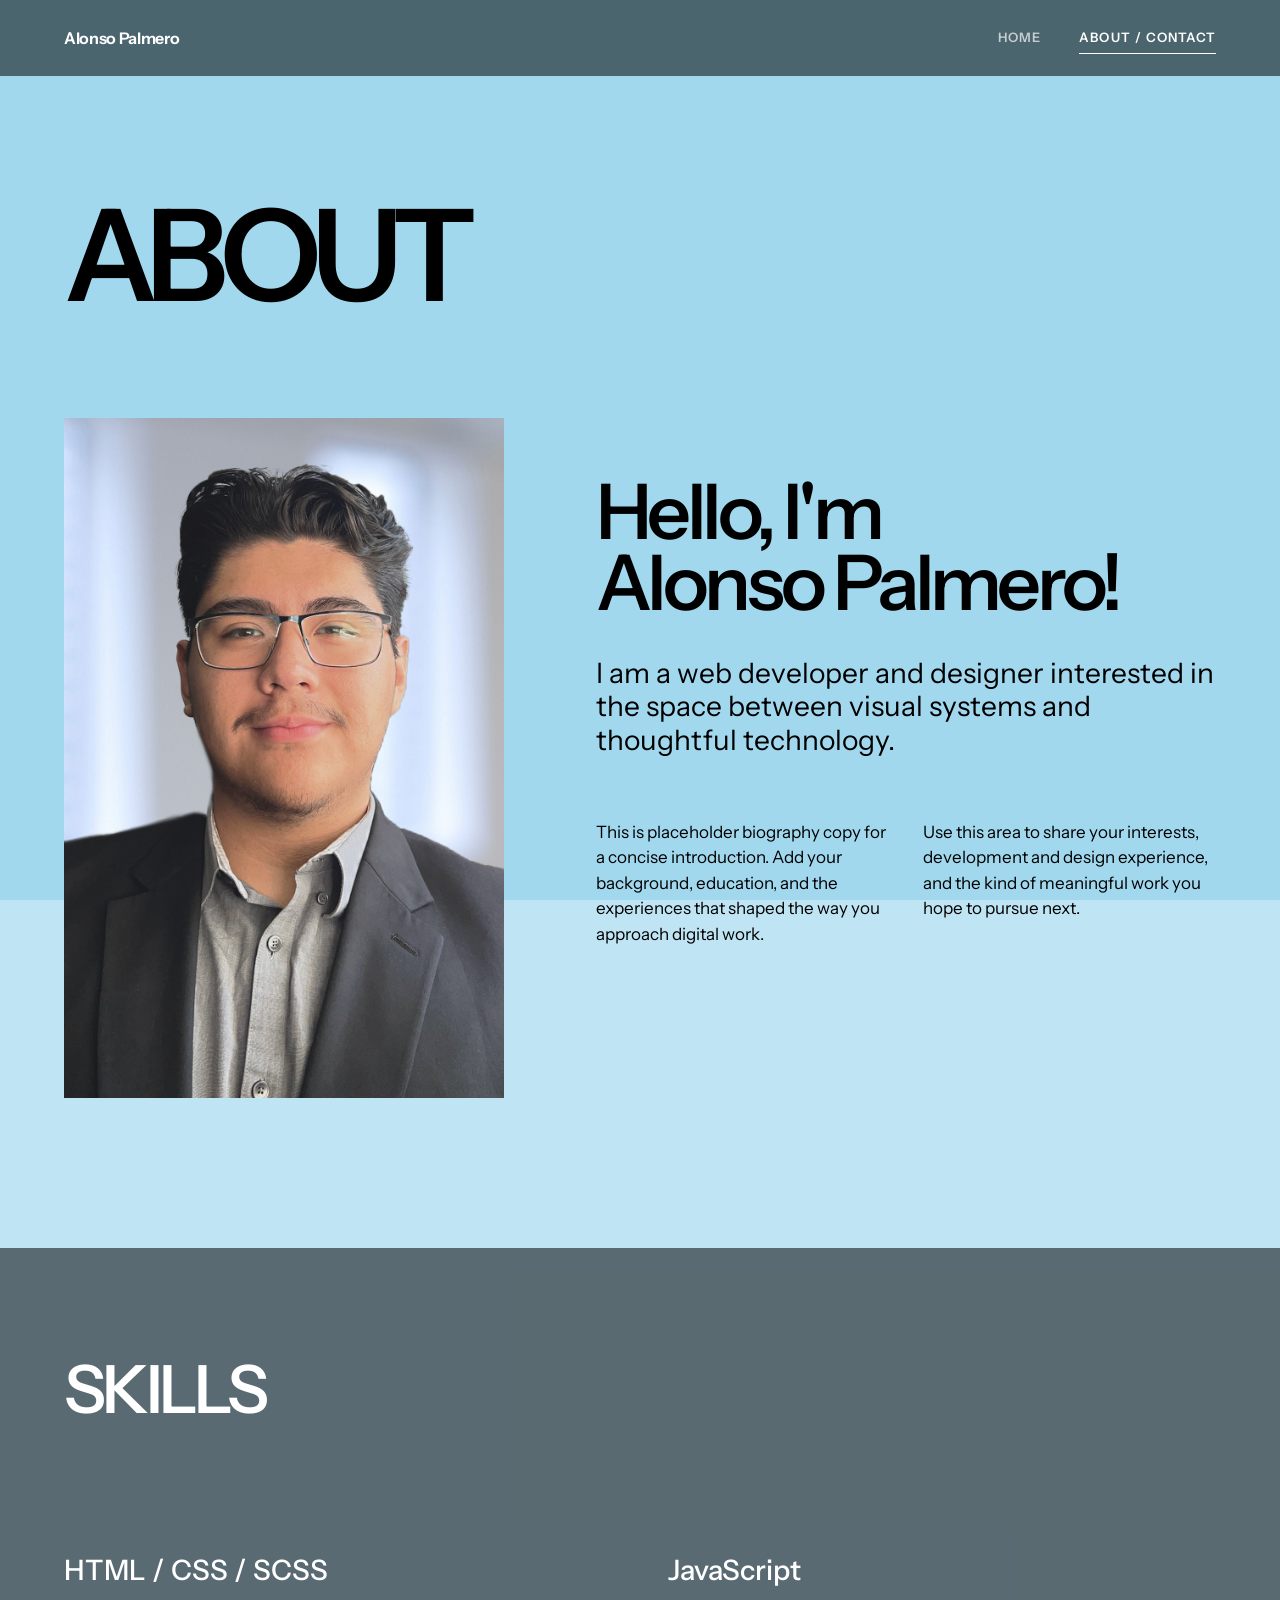
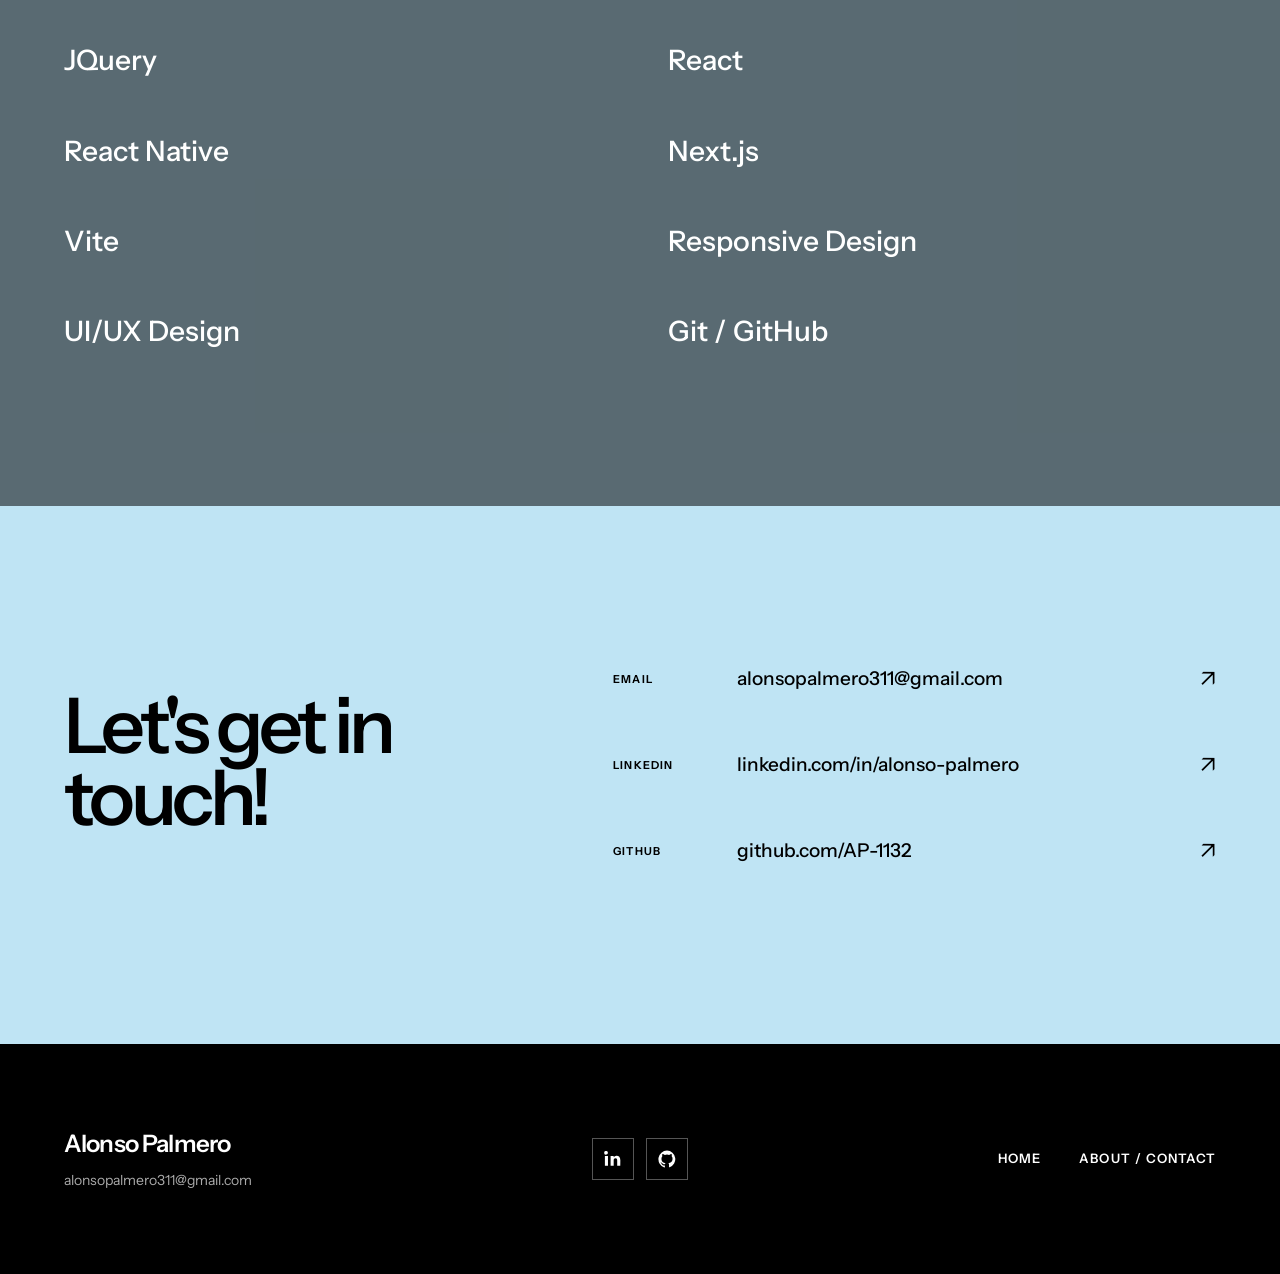
==== about.html @ ddd7af11 "first commit" ====
<!doctype html>
<html lang="en">
  <head>
    <meta charset="UTF-8" />
    <meta name="viewport" content="width=device-width, initial-scale=1.0" />
    <meta
      name="description"
      content="About and contact information for Alonso Palmero."
    />
    <title>About / Contact — Alonso Palmero</title>
    <link rel="stylesheet" href="css/styles.css" />
  </head>
  <body>
    <header class="site-nav">
      <a class="site-logo" href="index.html">Alonso Palmero</a>
      <nav aria-label="Primary navigation">
        <a href="index.html">Home</a>
        <a class="active" href="about.html">About / Contact</a>
      </nav>
    </header>

    <main>
      <section class="page-intro shell">
        <h1>About</h1>
      </section>

      <section class="about-section shell" aria-labelledby="about-title">
        <figure class="portrait">
          <img
            src="./images/misc/headshot.png"
            alt="Placeholder professional portrait"
          />
        </figure>
        <div class="about-copy">
          <h2 id="about-title">Hello, I'm<br />Alonso Palmero!</h2>
          <p class="lead">
            I am a web developer and designer interested in the space between
            visual systems and thoughtful technology.
          </p>
          <div class="two-column-copy">
            <p>
              This is placeholder biography copy for a concise introduction. Add
              your background, education, and the experiences that shaped the
              way you approach digital work.
            </p>
            <p>
              Use this area to share your interests, development and design
              experience, and the kind of meaningful work you hope to pursue
              next.
            </p>
          </div>
        </div>
      </section>

      <section class="skills-section">
        <div class="shell">
          <div class="section-heading compact">
            <h2>Skills</h2>
          </div>
          <ul class="skills-list">
            <li>HTML / CSS / SCSS</li>
            <li>JavaScript</li>
            <li>JQuery</li>
            <li>React</li>
            <li>React Native</li>
            <li>Next.js</li>
            <li>Vite</li>
            <li>Responsive Design</li>
            <li>UI/UX Design</li>
            <li>Git / GitHub</li>
          </ul>
        </div>
      </section>

      <section class="contact-section shell" aria-labelledby="contact-title">
        <div>
          <h2 id="contact-title">Let's get in touch!</h2>
        </div>
        <div class="contact-list">
          <a href="mailto:alonsopalmero311@gmail.com">
            <span>Email</span>
            <strong>alonsopalmero311@gmail.com</strong>
            <b aria-hidden="true">↗</b>
          </a>
          <a
            href="https://www.linkedin.com/in/alonso-palmero/"
            target="_blank"
            rel="noopener noreferrer"
          >
            <span>LinkedIn</span>
            <strong>linkedin.com/in/alonso-palmero</strong>
            <b aria-hidden="true">↗</b>
          </a>
          <a
            href="https://github.com/AP-1132"
            target="_blank"
            rel="noopener noreferrer"
          >
            <span>GitHub</span>
            <strong>github.com/AP-1132</strong>
            <b aria-hidden="true">↗</b>
          </a>
        </div>
      </section>
    </main>

    <footer class="site-footer">
      <div class="footer-main shell">
        <div>
          <p class="footer-name">Alonso Palmero</p>
          <a href="mailto:alonsopalmero311@gmail.com"
            >alonsopalmero311@gmail.com</a
          >
        </div>

        <div class="social-links" aria-label="Social links">
          <a
            aria-label="LinkedIn"
            target="_blank"
            href="https://www.linkedin.com/in/alonso-palmero/"
          >
            <svg viewBox="0 0 24 24" aria-hidden="true">
              <path
                d="M5.3 7.9H1.2V21h4.1V7.9ZM3.3 1.4A2.4 2.4 0 1 0 3.3 6a2.4 2.4 0 0 0 0-4.7ZM21.8 13.5c0-4-2.1-5.9-5-5.9a4.3 4.3 0 0 0-3.9 2.1V7.9H8.8V21h4.1v-6.5c0-1.7.3-3.4 2.5-3.4 2.2 0 2.2 2 2.2 3.5V21h4.1l.1-7.5Z"
              />
            </svg>
          </a>
          <a
            aria-label="GitHub"
            target="_blank"
            href="https://github.com/AP-1132"
          >
            <svg viewBox="0 0 24 24" aria-hidden="true">
              <path
                d="M12 .8a11.5 11.5 0 0 0-3.6 22.4c.6.1.8-.2.8-.5v-2.2c-3.3.7-4-1.4-4-1.4-.5-1.4-1.3-1.8-1.3-1.8-1.1-.7.1-.7.1-.7 1.2.1 1.8 1.2 1.8 1.2 1.1 1.8 2.8 1.3 3.5 1 .1-.8.4-1.3.8-1.6-2.7-.3-5.5-1.3-5.5-5.7 0-1.3.5-2.3 1.2-3.1-.1-.3-.5-1.5.1-3.1 0 0 1-.3 3.2 1.2a11 11 0 0 1 5.8 0c2.2-1.5 3.2-1.2 3.2-1.2.6 1.6.2 2.8.1 3.1.8.8 1.2 1.8 1.2 3.1 0 4.4-2.8 5.4-5.5 5.7.4.4.8 1.1.8 2.2v3.2c0 .3.2.6.8.5A11.5 11.5 0 0 0 12 .8Z"
              />
            </svg>
          </a>
        </div>
        <nav class="footer-nav" aria-label="Footer navigation">
          <a href="index.html">Home</a>
          <a href="about.html">About / Contact</a>
        </nav>
      </div>
    </footer>
  </body>
</html>
---- css/styles.css ----
@import url("https://fonts.googleapis.com/css2?family=Instrument+Sans:wdth,wght@75..100,400..700&display=swap");

:root {
  --sky: #87ceeb;
  --skyTransparent: #87ceeb88;
  --black: #000;
  --white: #fff;
  --muted: #51626a;
  --transparentBlack: #00000088;
  --boxShadow: 0 0 0 1px #00000022, 0 4px 8px #00000022;
  --shell: 1400px;
}

* {
  box-sizing: border-box;
  border-radius: 0;
}

html {
  scroll-behavior: smooth;
}

body {
  margin: 0;
  color: var(--black);
  background-color: var(--skyTransparent);
  background-image: url("https://images.unsplash.com/photo-1592698117601-70c282996f9c?auto=format&fit=crop&w=2200&q=88");
  background-attachment: fixed;
  background-position: center top;
  background-size: cover;
  font-family: "Instrument Sans", "Helvetica Neue", Arial, sans-serif;
  font-size: 17px;
  line-height: 1.5;
}

body::before {
  position: fixed;
  inset: 0;
  z-index: -1;
  background: var(--skyTransparent);
  content: "";
  pointer-events: none;
}

img {
  display: block;
  width: 100%;
}

a {
  color: inherit;
  text-decoration: none;
}

p,
h1,
h2,
h3,
figure {
  margin: 0;
}

.shell {
  width: min(calc(100% - 128px), var(--shell));
  margin-inline: auto;
}

.site-nav {
  position: relative;
  z-index: 10;
  display: flex;
  min-height: 76px;
  align-items: center;
  justify-content: space-between;
  padding: 0 max(64px, calc((100vw - var(--shell)) / 2));
  color: var(--white);
  background: var(--transparentBlack);
}

.site-logo {
  font-size: 16px;
  font-weight: 650;
  letter-spacing: -0.02em;
}

.site-nav nav,
.footer-nav {
  display: flex;
  gap: 38px;
}

.site-nav nav a,
.footer-nav a {
  font-size: 13px;
  font-weight: 600;
  letter-spacing: 0.08em;
  text-transform: uppercase;
}

.site-nav nav a {
  position: relative;
  padding-block: 27px;
  opacity: 0.68;
}

.site-nav nav a::after {
  position: absolute;
  right: 0;
  bottom: 21px;
  left: 0;
  height: 1px;
  background: var(--white);
  content: "";
  opacity: 0;
}

.site-nav nav a:hover,
.site-nav nav a:focus-visible,
.site-nav nav a.active {
  opacity: 1;
}

.site-nav nav a.active::after {
  opacity: 1;
}

.hero {
  display: flex;
  min-height: calc(100vh - 76px);
  flex-direction: column;
  justify-content: space-evenly;
  padding-block: 54px 44px;
}

.project-text-header {
  display: flex;
  flex-direction: column;
  justify-content: space-evenly;
  gap: 20px;
}

.hero-label,
.eyebrow,
.section-index,
.portrait figcaption {
  font-size: 12px;
  font-weight: 650;
  letter-spacing: 0.12em;
  text-transform: uppercase;
  background: var(--white);
  padding: 4px 8px;
  color: var(--black);
  border: 1px solid var(--black);
}

.hero-copy {
  display: grid;
  align-items: end;
  gap: 8%;
  grid-template-columns: minmax(0, 2fr) minmax(280px, 0.75fr);
}

.hero h1 {
  font-size: clamp(72px, 10vw, 156px);
  font-stretch: condensed;
  font-weight: 650;
  letter-spacing: -0.075em;
  line-height: 0.77;
}

.hero-intro {
  max-width: 420px;
  padding-bottom: 4px;
}

.hero-intro .eyebrow {
  padding-bottom: 18px;
  margin-bottom: 18px;
}

.hero-intro > p:last-child {
  font-size: 19px;
  line-height: 1.45;
}

.down-link {
  display: flex;
  width: 190px;
  justify-content: space-between;
  font-size: 13px;
  font-weight: 650;
  letter-spacing: 0.04em;
  padding-block: 10px;
  border: #000 1px solid;
  padding-inline: 18px;
  background: var(--white);
  text-transform: uppercase;
}

.projects-section,
.skills-section {
  background: var(--transparentBlack);
}

.projects-section {
  padding-block: 110px 150px;
}

.section-heading {
  display: grid;
  align-items: start;
  padding-bottom: 52px;
  margin-bottom: 52px;
  gap: 30px;
  grid-template-columns: 70px 1fr minmax(250px, 0.5fr);
}

.section-heading h2 {
  font-size: clamp(42px, 5.2vw, 76px);
  font-weight: 560;
  letter-spacing: -0.055em;
  line-height: 0.95;
  text-transform: uppercase;
  color: var(--white);
}

.section-heading > p:last-child {
  max-width: 390px;
}

.project-grid {
  display: grid;
  gap: 84px 32px;
  grid-template-columns: repeat(2, minmax(0, 1fr));
  color: var(--white);
}

.project-image {
  position: relative;
  overflow: hidden;
  aspect-ratio: 4 / 3;
  background: #71b6d5;
}

.project-image img {
  height: 100%;
  object-fit: cover;
  transition:
    opacity 180ms ease,
    transform 250ms ease;
}

.project-number {
  position: absolute;
  top: 0;
  right: 0;
  min-width: 54px;
  padding: 10px 12px;
  color: var(--white);
  background: var(--black);
  font-size: 12px;
  font-weight: 650;
  text-align: center;
}

.project-card:hover img {
  opacity: 0.88;
  transform: scale(1.012);
}

.project-caption {
  display: flex;
  align-items: baseline;
  justify-content: space-between;
  padding-top: 18px;
  margin-top: 16px;
  gap: 20px;
  color: var(--white);
}

.project-caption h3 {
  font-size: clamp(26px, 2.4vw, 36px);
  font-weight: 560;
  letter-spacing: -0.04em;
  text-transform: uppercase;
  color: var(--white);
}

.project-caption p {
  color: var(--white);

  font-size: 13px;
  text-transform: uppercase;
}

.page-intro {
  padding-block: 88px 112px;
}

.page-intro h1,
.project-header h1 {
  margin-top: 42px;
  font-size: clamp(72px, 10vw, 146px);
  font-weight: 600;
  letter-spacing: -0.075em;
  line-height: 0.78;
  text-transform: uppercase;
}

.about-section {
  display: grid;
  align-items: start;
  padding-bottom: 150px;
  gap: 8%;
  grid-template-columns: minmax(300px, 0.83fr) minmax(400px, 1.17fr);
}

.portrait img {
  height: min(680px, 58vw);
  object-fit: cover;
  object-position: center 28%;
}

.portrait figcaption {
  padding-top: 12px;
}

.about-copy {
  padding-top: 4px;
}

.about-copy h2,
.contact-section h2 {
  margin: 54px 0 38px;
  font-size: clamp(46px, 6vw, 84px);
  font-weight: 560;
  letter-spacing: -0.06em;
  line-height: 0.93;
}

.about-copy .lead {
  max-width: 720px;
  padding-bottom: 34px;
  font-size: clamp(22px, 2.2vw, 32px);
  line-height: 1.2;
}

.two-column-copy {
  display: grid;
  padding-top: 28px;
  gap: 34px;
  grid-template-columns: repeat(2, minmax(0, 1fr));
}

.skills-section {
  padding-block: 110px 130px;
}

.section-heading.compact {
  grid-template-columns: 70px 1fr;
}

.skills-list {
  display: grid;
  padding: 0;
  margin: 0;
  list-style: none;
  grid-template-columns: repeat(2, 1fr);
  color: var(--white);
}

.skills-list li {
  display: flex;
  padding: 24px 0;
  font-size: clamp(22px, 2.2vw, 32px);
  font-weight: 520;
  gap: 24px;
}

.skills-list li:nth-child(odd) {
  padding-right: 28px;
}

.skills-list li:nth-child(even) {
  padding-left: 28px;
}

.skills-list span {
  padding-top: 8px;
  font-size: 11px;
}

.contact-section {
  display: grid;
  padding-block: 130px 150px;
  gap: 9%;
  grid-template-columns: 0.85fr 1.15fr;
}

.contact-list a {
  display: grid;
  align-items: center;
  padding: 25px 0;
  gap: 24px;
  grid-template-columns: 100px 1fr auto;
}

.contact-list span {
  font-size: 11px;
  font-weight: 650;
  letter-spacing: 0.1em;
  text-transform: uppercase;
}

.contact-list strong {
  font-size: 19px;
  font-weight: 500;
}

.contact-list b {
  font-size: 24px;
  font-weight: 400;
  transition: transform 160ms ease;
}

.contact-list a:hover b {
  transform: translate(3px, -3px);
}

.site-footer {
  color: var(--white);
  background: var(--black);
}

.footer-main {
  display: grid;
  align-items: center;
  min-height: 230px;
  gap: 32px;
  grid-template-columns: 1fr auto 1fr;
}

.footer-name {
  margin-bottom: 5px;
  font-size: 24px;
  font-weight: 600;
  letter-spacing: -0.035em;
}

.footer-main > div:first-child a {
  color: #aaa;
  font-size: 14px;
}

.social-links {
  display: flex;
  gap: 12px;
}

.social-links a {
  display: grid;
  width: 42px;
  height: 42px;
  border: 1px solid #555;
  place-items: center;
}

.social-links a:hover {
  color: var(--black);
  background: var(--white);
}

.social-links svg {
  width: 18px;
  fill: currentColor;
}

.footer-nav {
  justify-content: flex-end;
}

.footer-base {
  display: flex;
  justify-content: space-between;
  padding-block: 18px 24px;
  color: #888;
  font-size: 11px;
  letter-spacing: 0.06em;
  text-transform: uppercase;
}

/* Simplified project detail */
.simple-project {
  padding-bottom: 140px;
}

.simple-project-header {
  padding-block: 88px 72px;
}

.simple-project-header h1 {
  margin-top: 38px;
  font-size: clamp(72px, 10vw, 146px);
  font-weight: 600;
  letter-spacing: -0.075em;
  line-height: 0.82;
  text-transform: uppercase;
}

.simple-project-grid {
  display: grid;
  gap: 28px;
  grid-template-columns: repeat(2, minmax(0, 1fr));
}

.simple-project-grid-large {
  display: grid;
  gap: 28px;
  grid-template-columns: repeat(2, minmax(0, 1fr));
}

.simple-project-grid img {
  height: min(45vw, 620px);
  object-fit: cover;
}

.simple-project-text {
  display: grid;
  padding-top: 100px;
  margin-top: 100px;
  gap: 9%;
  grid-template-columns: 0.7fr 1.3fr;
}

.simple-project-text h2 {
  max-width: 780px;
  margin-bottom: 32px;
  font-size: clamp(34px, 4vw, 58px);
  font-weight: 560;
  letter-spacing: -0.05em;
  line-height: 1;
}

.simple-project-text div p {
  max-width: 700px;
}

.simple-project-text div p + p {
  margin-top: 18px;
}

@media (max-width: 820px) {
  body {
    background-attachment: scroll;
  }

  .shell {
    width: calc(100% - 44px);
  }

  .site-nav {
    min-height: 68px;
    padding: 0 22px;
  }

  .site-logo {
    max-width: 112px;
    font-size: 14px;
    line-height: 1.1;
  }

  .site-nav nav,
  .footer-nav {
    gap: 17px;
  }

  .site-nav nav a {
    padding-block: 24px;
    font-size: 10px;
  }

  .site-nav nav a::after {
    bottom: 18px;
  }

  .hero {
    min-height: calc(100svh - 68px);
    padding-block: 28px;
  }

  .hero-copy {
    display: block;
  }

  .hero h1 {
    font-size: clamp(62px, 22vw, 96px);
    line-height: 0.83;
  }

  .hero-intro {
    max-width: none;
    margin-top: 44px;
  }

  .hero-intro > p:last-child {
    font-size: 16px;
  }

  .projects-section,
  .skills-section {
    padding-block: 76px 88px;
  }

  .section-heading,
  .section-heading.compact {
    display: block;
    padding-bottom: 30px;
    margin-bottom: 36px;
  }

  .section-heading h2 {
    margin: 16px 0 22px;
    font-size: 42px;
  }

  .project-grid {
    gap: 58px;
    grid-template-columns: 1fr;
  }

  .project-caption {
    display: block;
  }

  .project-caption p {
    margin-top: 4px;
  }

  .page-intro {
    padding-block: 54px 76px;
  }

  .page-intro h1 {
    margin-top: 28px;
    font-size: clamp(58px, 20vw, 88px);
    line-height: 0.84;
  }

  .about-section,
  .contact-section {
    display: block;
  }

  .about-section {
    padding-bottom: 80px;
  }

  .portrait img {
    height: 115vw;
    max-height: 620px;
  }

  .about-copy {
    padding-top: 64px;
  }

  .about-copy h2,
  .contact-section h2 {
    margin: 32px 0 28px;
    font-size: 46px;
  }

  .two-column-copy,
  .skills-list {
    grid-template-columns: 1fr;
  }

  .two-column-copy {
    gap: 20px;
  }

  .skills-list li:nth-child(odd) {
    padding-right: 0;
    border-right: 0;
  }

  .skills-list li:nth-child(even) {
    padding-left: 0;
  }

  .contact-section {
    padding-block: 82px 92px;
  }

  .contact-list {
    margin-top: 44px;
  }

  .contact-list a {
    gap: 5px 12px;
    grid-template-columns: 1fr auto;
  }

  .contact-list strong {
    overflow-wrap: anywhere;
    font-size: 15px;
    grid-column: 1;
  }

  .contact-list b {
    grid-area: 1 / 2 / 3 / 3;
  }

  .footer-main {
    display: flex;
    min-height: 0;
    align-items: flex-start;
    flex-direction: column;
    padding-block: 54px;
  }

  .footer-nav {
    flex-direction: column;
  }

  .footer-base {
    display: block;
  }

  .footer-base p + p {
    margin-top: 5px;
  }

  .simple-project {
    padding-bottom: 82px;
  }

  .simple-project-header {
    padding-block: 54px 44px;
  }

  .simple-project-header h1 {
    margin-top: 28px;
    font-size: clamp(58px, 20vw, 88px);
    line-height: 0.84;
  }

  .simple-project-grid {
    gap: 22px;
    grid-template-columns: 1fr;
  }

  .simple-project-grid img {
    height: 76vw;
  }

  .simple-project-text {
    display: block;
    padding-top: 58px;
    margin-top: 68px;
  }

  .simple-project-text > p {
    margin-bottom: 34px;
  }

  .simple-project-text h2 {
    margin-bottom: 24px;
    font-size: 38px;
  }
}

@media (prefers-reduced-motion: reduce) {
  html {
    scroll-behavior: auto;
  }

  * {
    transition: none !important;
  }
}
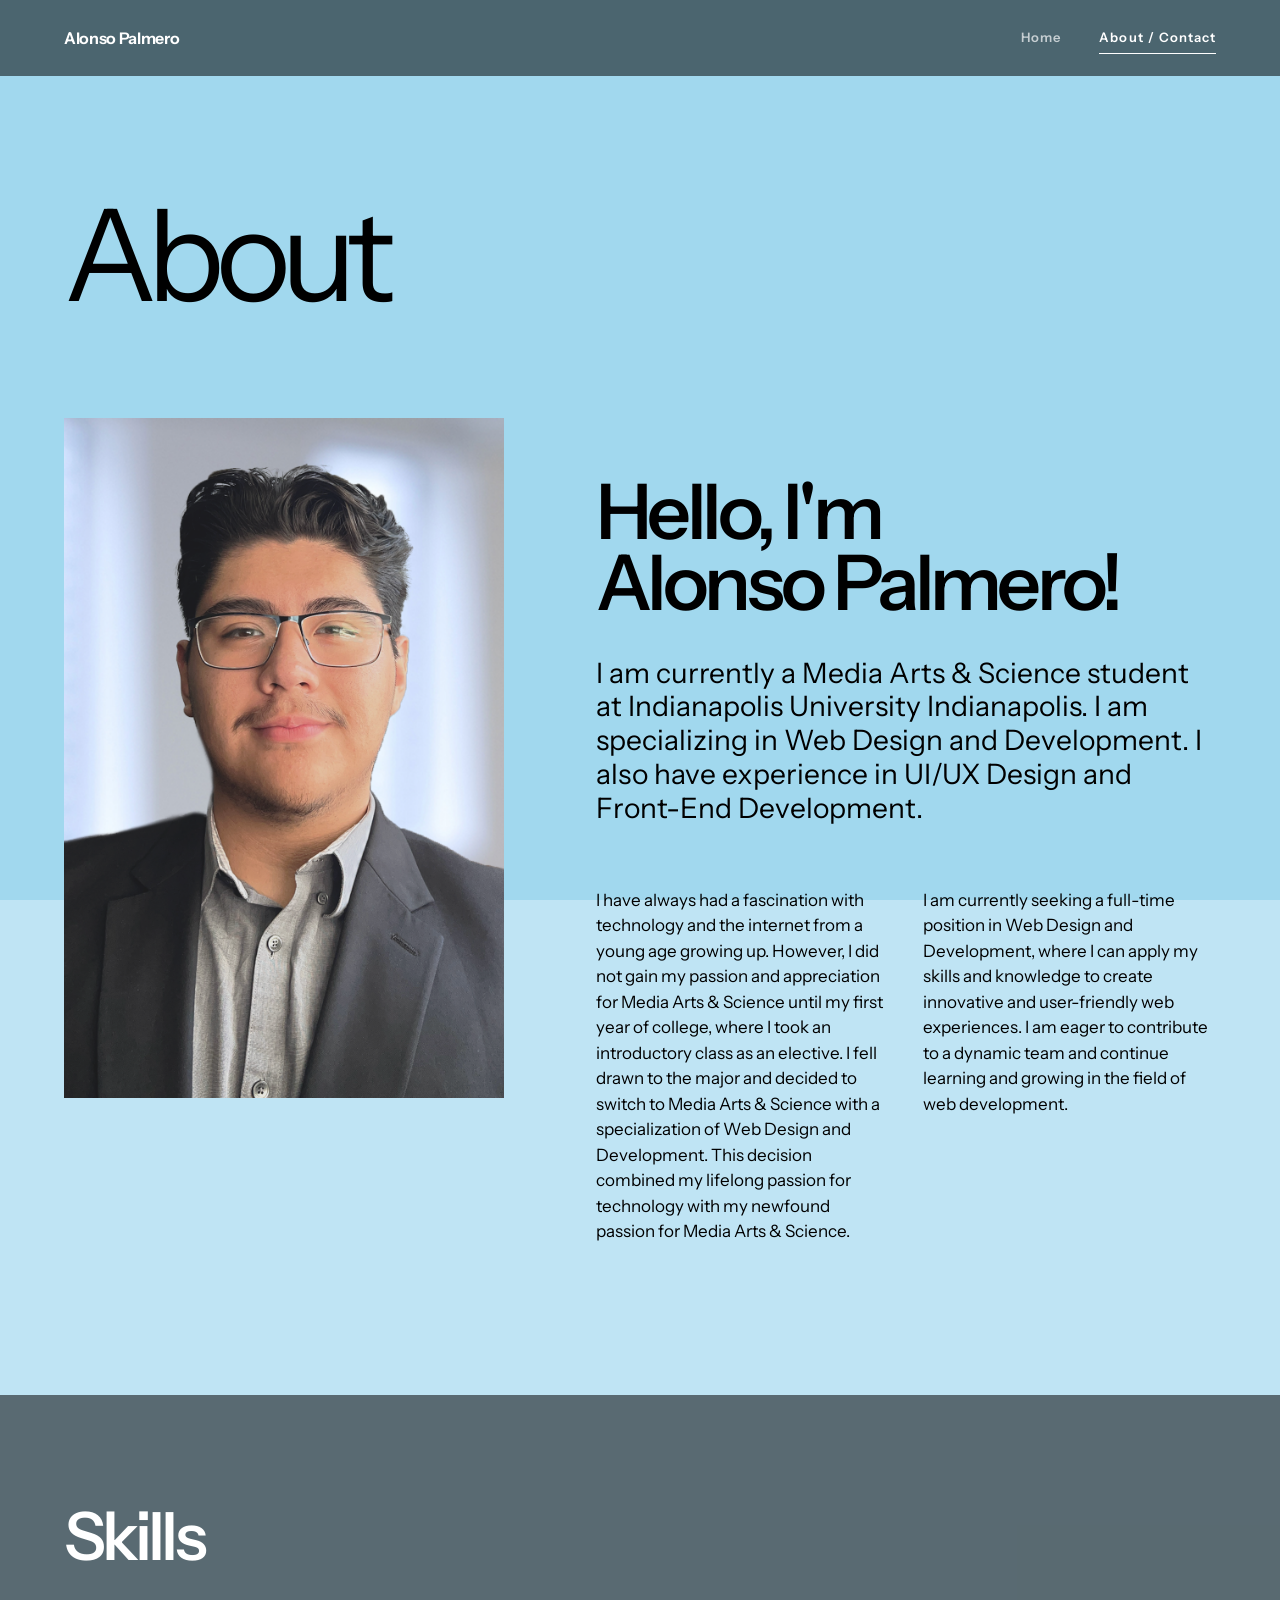
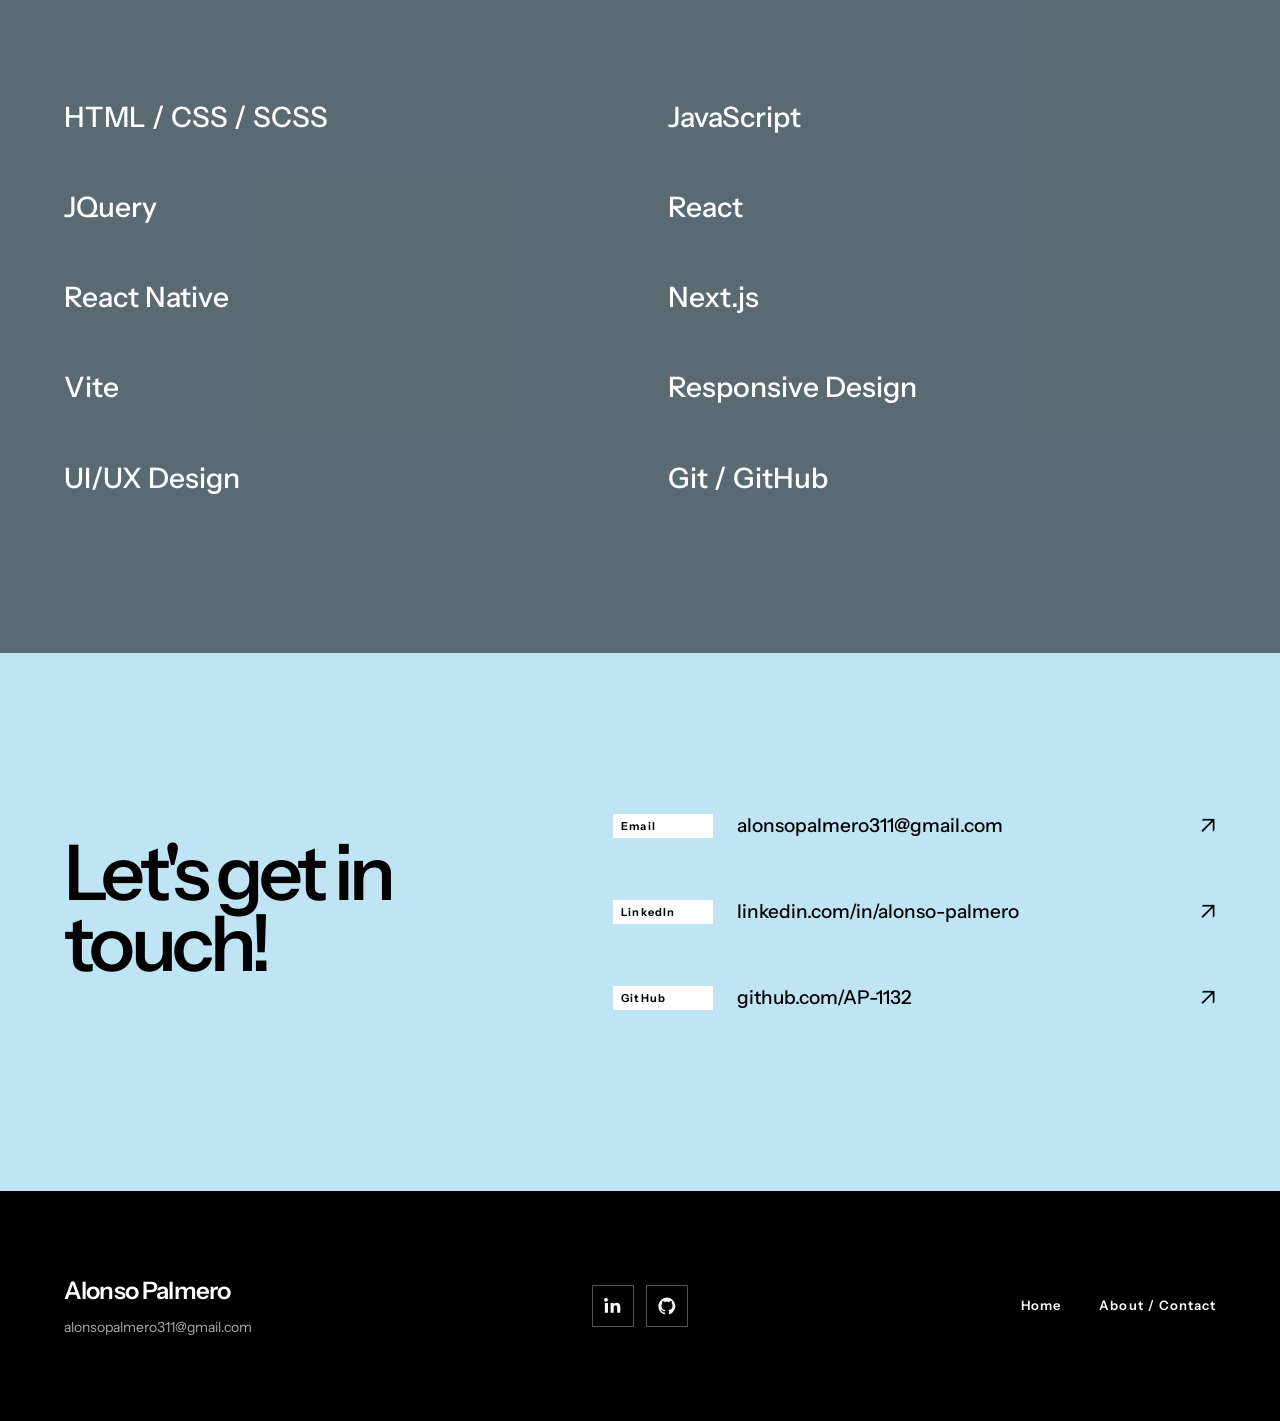
==== commit 71dff055: "finish askme, museum, app, about content" ====
--- a/about.html
+++ b/about.html
@@ -34,19 +34,28 @@
         <div class="about-copy">
           <h2 id="about-title">Hello, I'm<br />Alonso Palmero!</h2>
           <p class="lead">
-            I am a web developer and designer interested in the space between
-            visual systems and thoughtful technology.
+            I am currently a Media Arts & Science student at Indianapolis
+            University Indianapolis. I am specializing in Web Design and
+            Development. I also have experience in UI/UX Design and Front-End
+            Development.
           </p>
           <div class="two-column-copy">
             <p>
-              This is placeholder biography copy for a concise introduction. Add
-              your background, education, and the experiences that shaped the
-              way you approach digital work.
+              I have always had a fascination with technology and the internet
+              from a young age growing up. However, I did not gain my passion
+              and appreciation for Media Arts & Science until my first year of
+              college, where I took an introductory class as an elective. I fell
+              drawn to the major and decided to switch to Media Arts & Science
+              with a specialization of Web Design and Development. This decision
+              combined my lifelong passion for technology with my newfound
+              passion for Media Arts & Science.
             </p>
             <p>
-              Use this area to share your interests, development and design
-              experience, and the kind of meaningful work you hope to pursue
-              next.
+              I am currently seeking a full-time position in Web Design and
+              Development, where I can apply my skills and knowledge to create
+              innovative and user-friendly web experiences. I am eager to
+              contribute to a dynamic team and continue learning and growing in
+              the field of web development.
             </p>
           </div>
         </div>
--- a/css/styles.css
+++ b/css/styles.css
@@ -94,7 +94,7 @@
   font-size: 13px;
   font-weight: 600;
   letter-spacing: 0.08em;
-  text-transform: uppercase;
+  /* text-transform: uppercase; */
 }
 
 .site-nav nav a {
@@ -194,7 +194,7 @@
   border: #000 1px solid;
   padding-inline: 18px;
   background: var(--white);
-  text-transform: uppercase;
+  /* text-transform: uppercase; */
 }
 
 .projects-section,
@@ -220,7 +220,7 @@
   font-weight: 560;
   letter-spacing: -0.055em;
   line-height: 0.95;
-  text-transform: uppercase;
+  /* text-transform: uppercase; */
   color: var(--white);
 }
 
@@ -282,7 +282,7 @@
   font-size: clamp(26px, 2.4vw, 36px);
   font-weight: 560;
   letter-spacing: -0.04em;
-  text-transform: uppercase;
+  /* text-transform: uppercase; */
   color: var(--white);
 }
 
@@ -290,7 +290,7 @@
   color: var(--white);
 
   font-size: 13px;
-  text-transform: uppercase;
+  /* text-transform: uppercase; */
 }
 
 .page-intro {
@@ -301,10 +301,10 @@
 .project-header h1 {
   margin-top: 42px;
   font-size: clamp(72px, 10vw, 146px);
-  font-weight: 600;
+  font-weight: 300;
   letter-spacing: -0.075em;
   line-height: 0.78;
-  text-transform: uppercase;
+  /* text-transform: uppercase; */
 }
 
 .about-section {
@@ -409,12 +409,15 @@
   font-size: 11px;
   font-weight: 650;
   letter-spacing: 0.1em;
-  text-transform: uppercase;
+  background: var(--white);
+  padding: 4px 8px;
+  /* text-transform: uppercase; */
 }
 
 .contact-list strong {
   font-size: 19px;
   font-weight: 500;
+  /* background: var(--white); */
 }
 
 .contact-list b {
@@ -501,10 +504,10 @@
 .simple-project-header h1 {
   margin-top: 38px;
   font-size: clamp(72px, 10vw, 146px);
-  font-weight: 600;
+  font-weight: 300;
   letter-spacing: -0.075em;
   line-height: 0.82;
-  text-transform: uppercase;
+  /* text-transform: uppercase; */
 }
 
 .simple-project-grid {
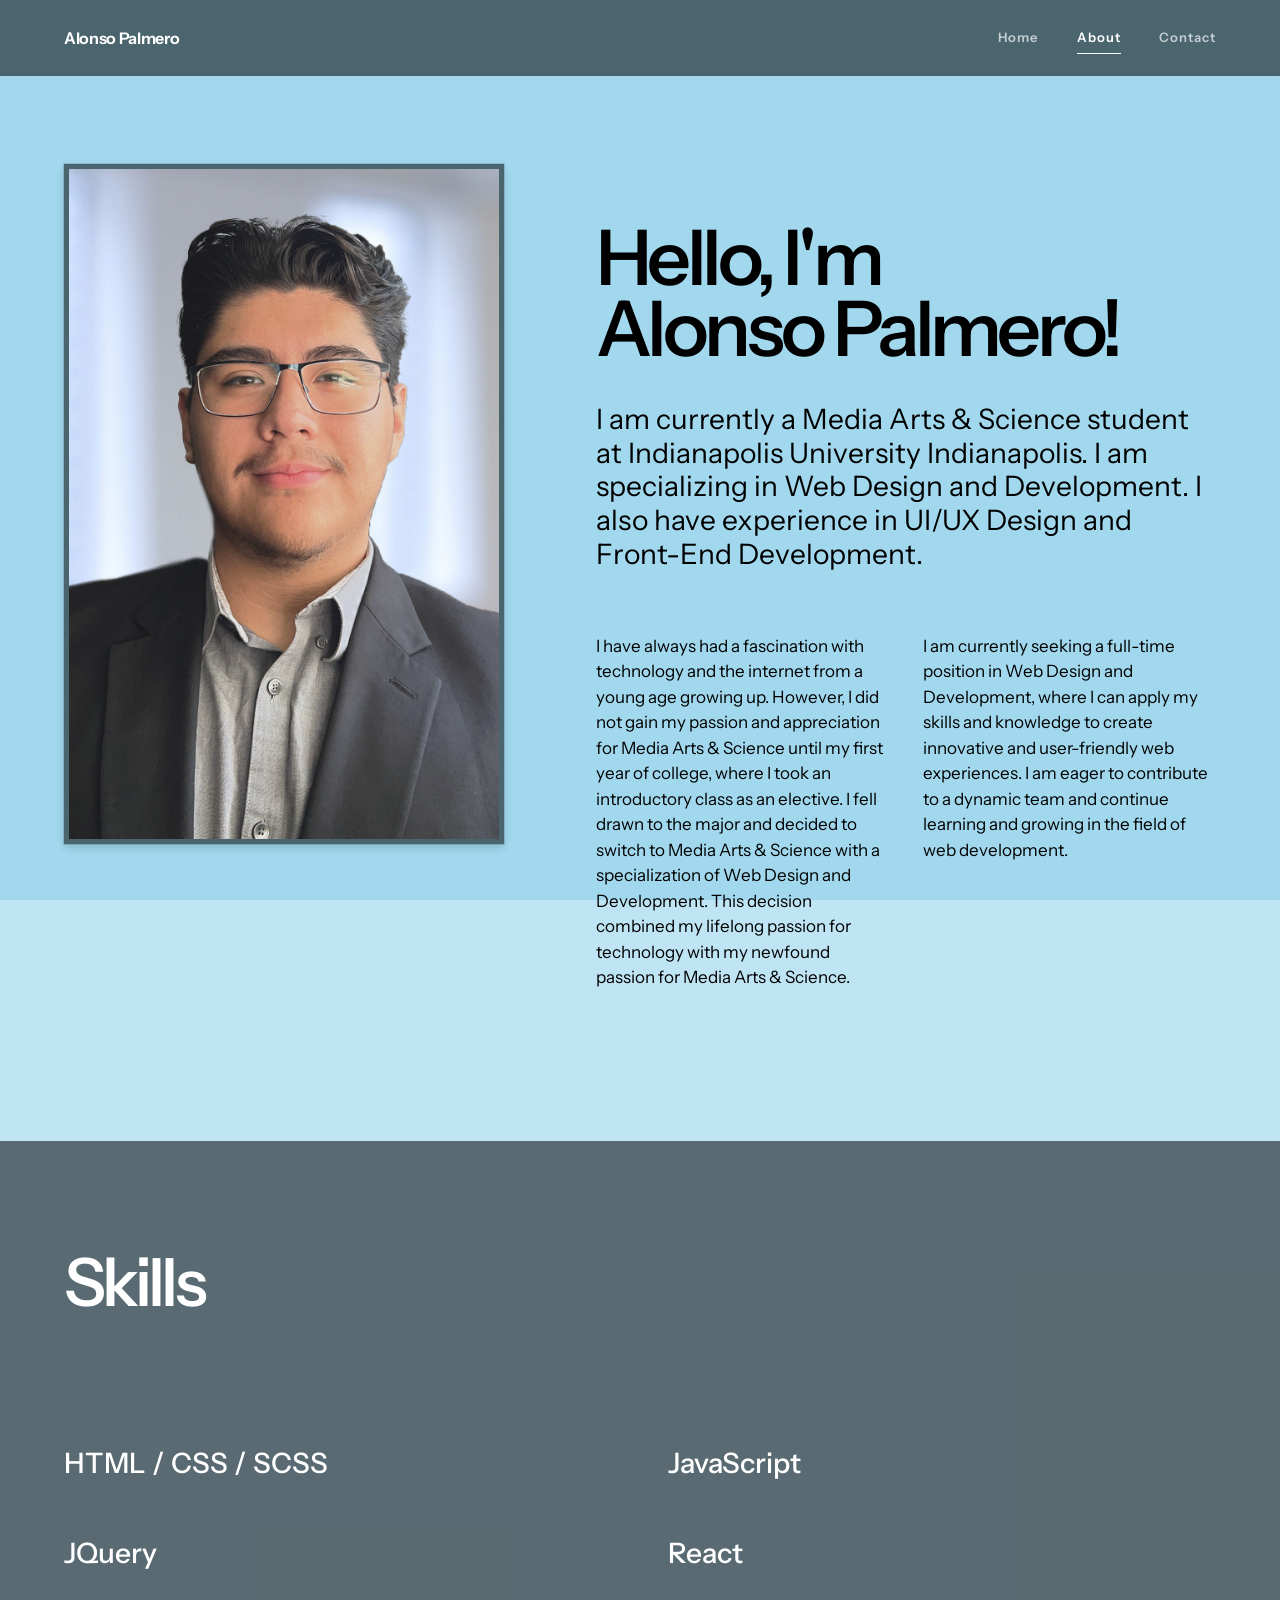
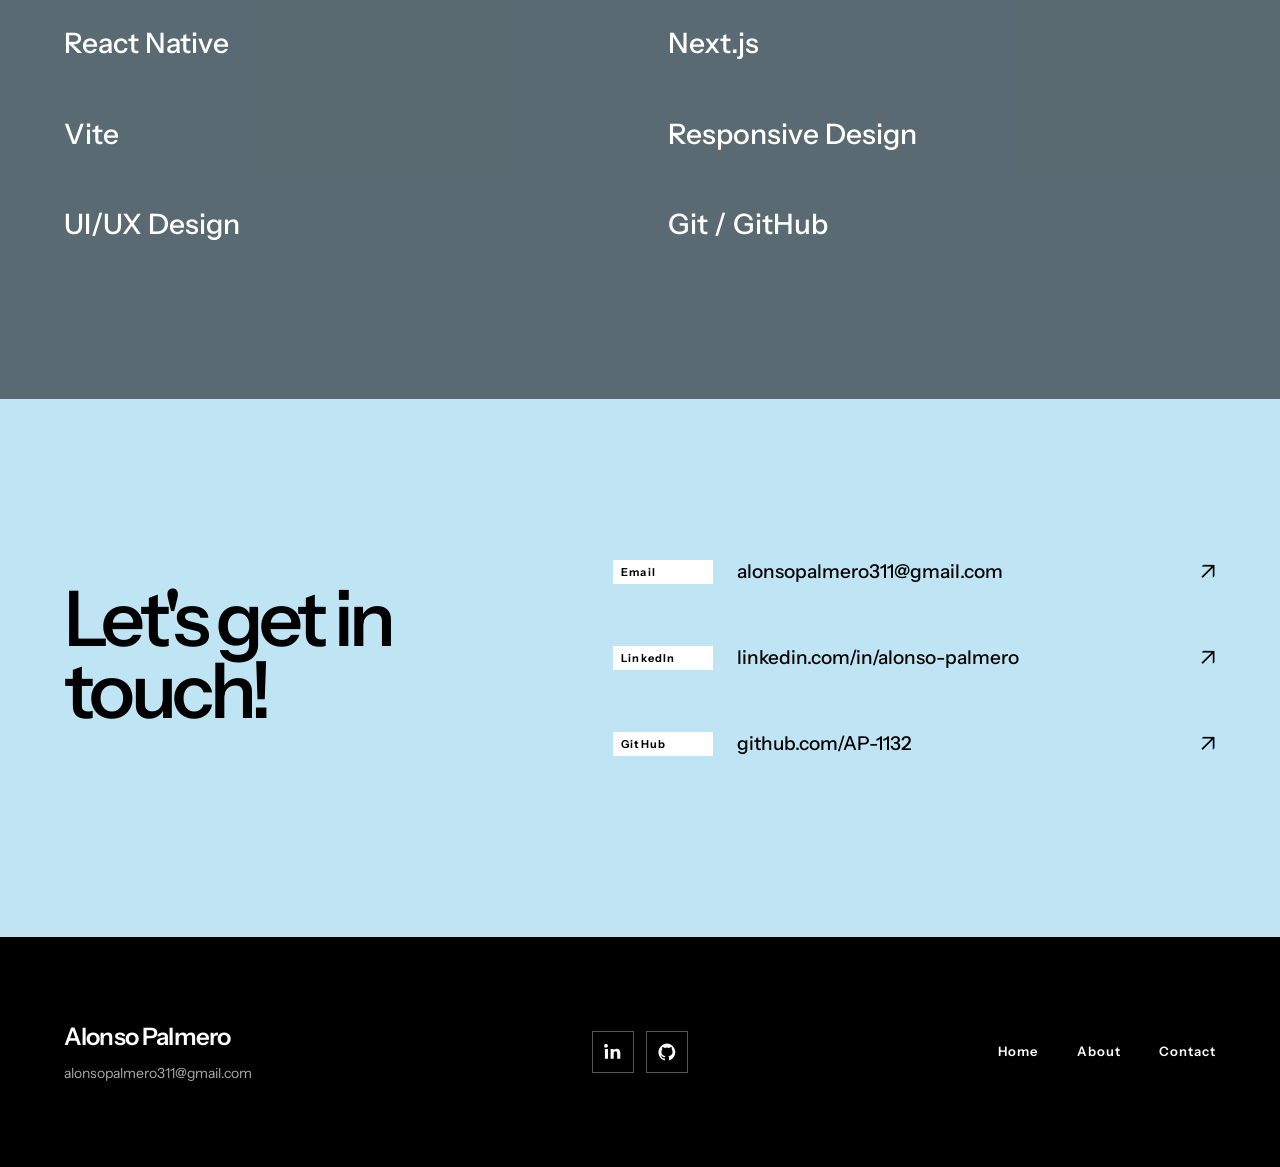
==== commit 5cad6947: "updated layout" ====
--- a/about.html
+++ b/about.html
@@ -15,15 +15,12 @@
       <a class="site-logo" href="index.html">Alonso Palmero</a>
       <nav aria-label="Primary navigation">
         <a href="index.html">Home</a>
-        <a class="active" href="about.html">About / Contact</a>
+        <a class="active" href="about.html">About</a>
+        <a href="#contact">Contact</a>
       </nav>
     </header>
 
     <main>
-      <section class="page-intro shell">
-        <h1>About</h1>
-      </section>
-
       <section class="about-section shell" aria-labelledby="about-title">
         <figure class="portrait">
           <img
@@ -81,7 +78,11 @@
         </div>
       </section>
 
-      <section class="contact-section shell" aria-labelledby="contact-title">
+      <section
+        class="contact-section shell"
+        id="contact"
+        aria-labelledby="contact-title"
+      >
         <div>
           <h2 id="contact-title">Let's get in touch!</h2>
         </div>
@@ -148,7 +149,8 @@
         </div>
         <nav class="footer-nav" aria-label="Footer navigation">
           <a href="index.html">Home</a>
-          <a href="about.html">About / Contact</a>
+          <a href="about.html">About</a>
+          <a href="about.html#contact">Contact</a>
         </nav>
       </div>
     </footer>
--- a/css/styles.css
+++ b/css/styles.css
@@ -125,11 +125,38 @@
 }
 
 .hero {
-  display: flex;
+  display: grid;
   min-height: calc(100vh - 76px);
-  flex-direction: column;
   justify-content: space-evenly;
   padding-block: 54px 44px;
+}
+
+.hero-layout {
+  display: grid;
+  align-items: center;
+  gap: 8%;
+  grid-template-columns: minmax(0, 0.9fr) minmax(420px, 1.1fr);
+}
+
+.hero-content {
+  display: flex;
+  min-height: 570px;
+  align-items: flex-start;
+  flex-direction: column;
+  justify-content: space-between;
+}
+
+.hero-title-group {
+  display: flex;
+  align-items: flex-start;
+  flex-direction: column;
+}
+
+.hero-title-links {
+  display: flex;
+  flex-wrap: wrap;
+  gap: 12px;
+  margin-top: 28px;
 }
 
 .project-text-header {
@@ -148,16 +175,14 @@
   letter-spacing: 0.12em;
   text-transform: uppercase;
   background: var(--white);
+  width: max-content;
   padding: 4px 8px;
   color: var(--black);
   border: 1px solid var(--black);
 }
 
 .hero-copy {
-  display: grid;
-  align-items: end;
-  gap: 8%;
-  grid-template-columns: minmax(0, 2fr) minmax(280px, 0.75fr);
+  display: contents;
 }
 
 .hero h1 {
@@ -171,6 +196,39 @@
 .hero-intro {
   max-width: 420px;
   padding-bottom: 4px;
+}
+
+.hero-projects {
+  display: grid;
+  gap: 20px;
+  grid-template-columns: repeat(2, minmax(0, 1fr));
+}
+
+.hero-project-card {
+  display: block;
+  color: var(--black);
+}
+
+.hero-project-card img {
+  aspect-ratio: 4 / 3;
+  object-fit: cover;
+  background: var(--white);
+  transition:
+    opacity 180ms ease,
+    transform 250ms ease;
+}
+
+.hero-project-card span {
+  display: block;
+  padding-top: 8px;
+  font-size: 13px;
+  font-weight: 650;
+}
+
+.hero-project-card:hover img,
+.hero-project-card:focus-visible img {
+  opacity: 0.82;
+  transform: scale(1.018);
 }
 
 .hero-intro .eyebrow {
@@ -310,6 +368,7 @@
 .about-section {
   display: grid;
   align-items: start;
+  padding-top: 88px;
   padding-bottom: 150px;
   gap: 8%;
   grid-template-columns: minmax(300px, 0.83fr) minmax(400px, 1.17fr);
@@ -319,6 +378,8 @@
   height: min(680px, 58vw);
   object-fit: cover;
   object-position: center 28%;
+  border: 5px solid var(--transparentBlack);
+  box-shadow: var(--boxShadow);
 }
 
 .portrait figcaption {
@@ -494,11 +555,18 @@
 
 /* Simplified project detail */
 .simple-project {
+  display: flex;
+  width: min(calc(100% - 128px), var(--shell));
+  margin-inline: auto;
   padding-bottom: 140px;
+  flex-direction: column;
 }
 
 .simple-project-header {
+  width: auto;
+  margin: 0;
   padding-block: 88px 72px;
+  order: 1;
 }
 
 .simple-project-header h1 {
@@ -518,21 +586,26 @@
 
 .simple-project-grid-large {
   display: grid;
+  width: auto;
+  margin: 100px 0 0;
   gap: 28px;
+  align-items: center;
+  justify-items: center;
   grid-template-columns: repeat(2, minmax(0, 1fr));
-}
-
-.simple-project-grid img {
-  height: min(45vw, 620px);
-  object-fit: cover;
+  order: 3;
+}
+
+.simple-project-grid-large img {
+  width: 100%;
+  height: auto;
+  object-fit: contain;
 }
 
 .simple-project-text {
-  display: grid;
-  padding-top: 100px;
-  margin-top: 100px;
-  gap: 9%;
-  grid-template-columns: 0.7fr 1.3fr;
+  display: block;
+  width: auto;
+  margin: 0;
+  order: 2;
 }
 
 .simple-project-text h2 {
@@ -591,8 +664,12 @@
     padding-block: 28px;
   }
 
-  .hero-copy {
+  .hero-layout {
     display: block;
+  }
+
+  .hero-content {
+    min-height: 0;
   }
 
   .hero h1 {
@@ -603,6 +680,11 @@
   .hero-intro {
     max-width: none;
     margin-top: 44px;
+  }
+
+  .hero-projects {
+    margin-top: 58px;
+    gap: 16px;
   }
 
   .hero-intro > p:last-child {
@@ -655,6 +737,7 @@
   }
 
   .about-section {
+    padding-top: 54px;
     padding-bottom: 80px;
   }
 
@@ -735,10 +818,13 @@
   }
 
   .simple-project {
+    display: block;
+    width: calc(100% - 44px);
     padding-bottom: 82px;
   }
 
   .simple-project-header {
+    width: auto;
     padding-block: 54px 44px;
   }
 
@@ -753,14 +839,21 @@
     grid-template-columns: 1fr;
   }
 
-  .simple-project-grid img {
-    height: 76vw;
+  .simple-project-grid-large {
+    width: auto;
+    margin-top: 58px;
+    grid-template-columns: minmax(0, 1fr);
+  }
+
+  .simple-project-grid-large img {
+    width: 100%;
   }
 
   .simple-project-text {
     display: block;
-    padding-top: 58px;
-    margin-top: 68px;
+    width: auto;
+    padding-top: 0;
+    margin-top: 0;
   }
 
   .simple-project-text > p {
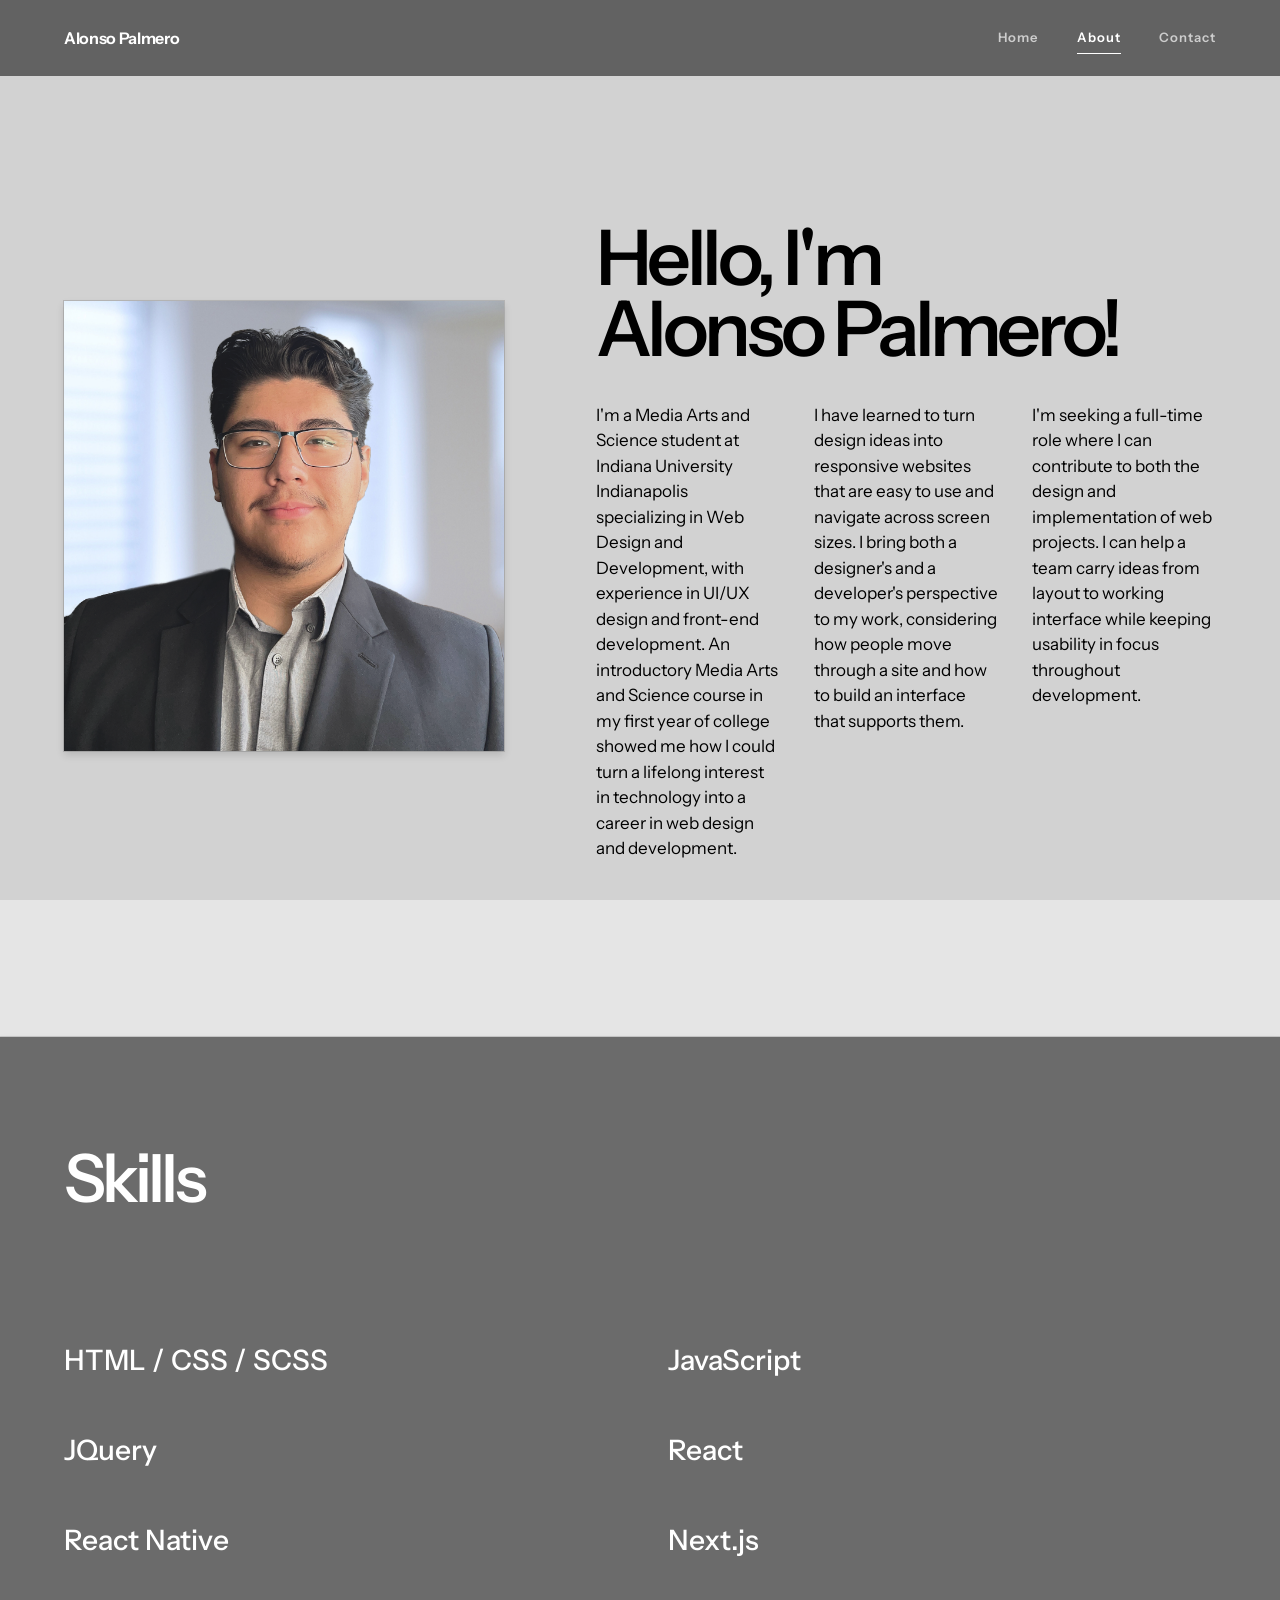
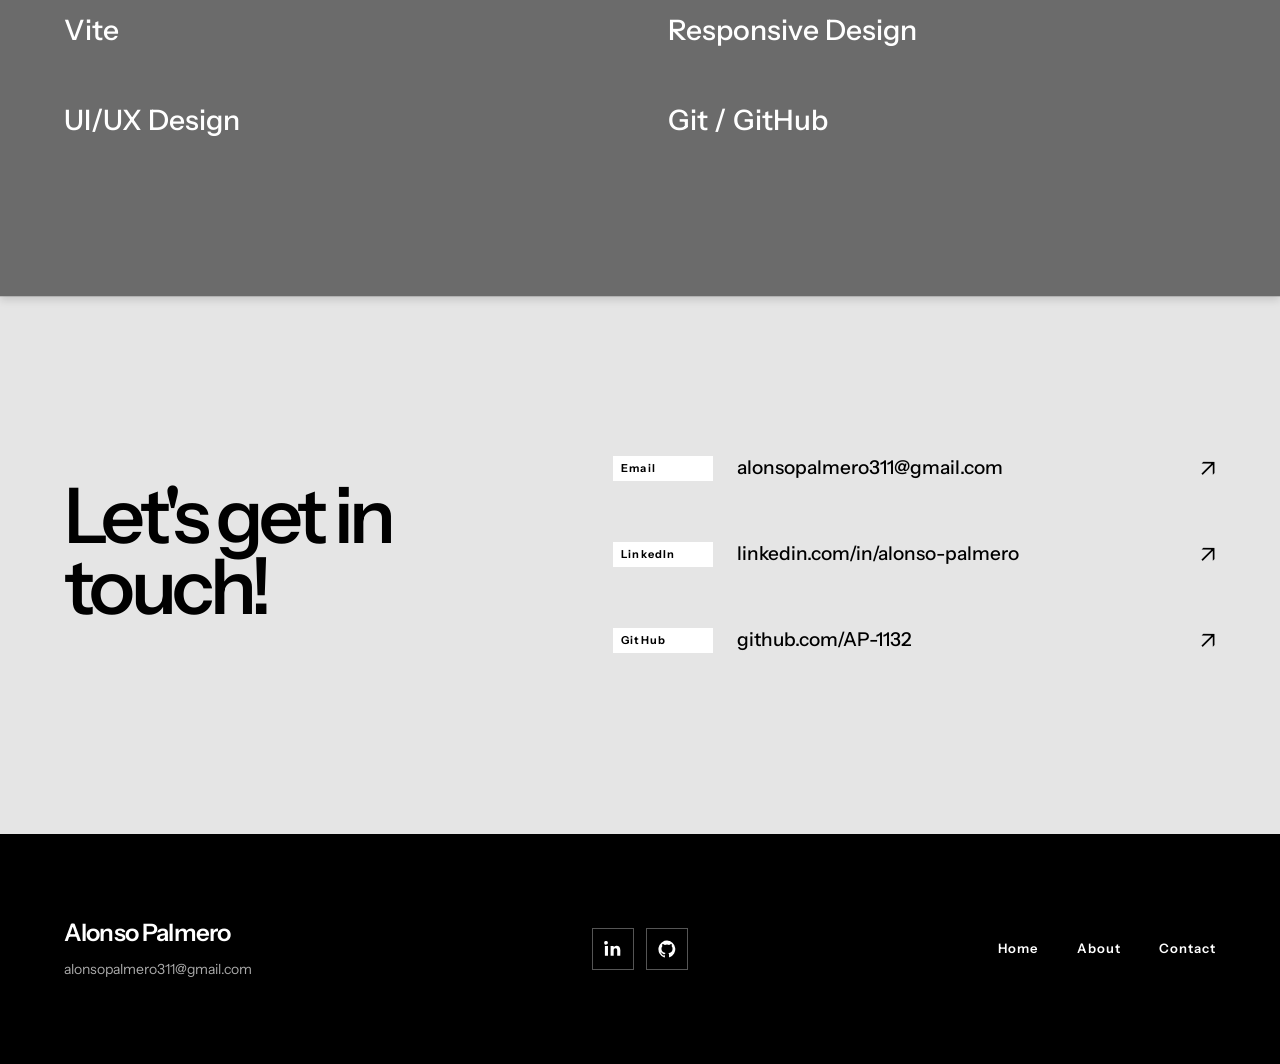
==== commit cdb93613: "overhaul layout, added splide, imageGallery" ====
--- a/about.html
+++ b/about.html
@@ -16,7 +16,7 @@
       <nav aria-label="Primary navigation">
         <a href="index.html">Home</a>
         <a class="active" href="about.html">About</a>
-        <a href="#contact">Contact</a>
+        <a href="contact.html">Contact</a>
       </nav>
     </header>
 
@@ -30,29 +30,27 @@
         </figure>
         <div class="about-copy">
           <h2 id="about-title">Hello, I'm<br />Alonso Palmero!</h2>
-          <p class="lead">
-            I am currently a Media Arts & Science student at Indianapolis
-            University Indianapolis. I am specializing in Web Design and
-            Development. I also have experience in UI/UX Design and Front-End
-            Development.
-          </p>
-          <div class="two-column-copy">
+          <div class="three-column-copy">
             <p>
-              I have always had a fascination with technology and the internet
-              from a young age growing up. However, I did not gain my passion
-              and appreciation for Media Arts & Science until my first year of
-              college, where I took an introductory class as an elective. I fell
-              drawn to the major and decided to switch to Media Arts & Science
-              with a specialization of Web Design and Development. This decision
-              combined my lifelong passion for technology with my newfound
-              passion for Media Arts & Science.
+              I'm a Media Arts and Science student at Indiana University
+              Indianapolis specializing in Web Design and Development, with
+              experience in UI/UX design and front-end development. An
+              introductory Media Arts and Science course in my first year of
+              college showed me how I could turn a lifelong interest in
+              technology into a career in web design and development.<br /><br />
             </p>
             <p>
-              I am currently seeking a full-time position in Web Design and
-              Development, where I can apply my skills and knowledge to create
-              innovative and user-friendly web experiences. I am eager to
-              contribute to a dynamic team and continue learning and growing in
-              the field of web development.
+              I have learned to turn design ideas into responsive websites that
+              are easy to use and navigate across screen sizes. I bring both a
+              designer's and a developer's perspective to my work, considering
+              how people move through a site and how to build an interface that
+              supports them.
+            </p>
+            <p>
+              I'm seeking a full-time role where I can contribute to both the
+              design and implementation of web projects. I can help a team carry
+              ideas from layout to working interface while keeping usability in
+              focus throughout development.
             </p>
           </div>
         </div>
@@ -150,7 +148,7 @@
         <nav class="footer-nav" aria-label="Footer navigation">
           <a href="index.html">Home</a>
           <a href="about.html">About</a>
-          <a href="about.html#contact">Contact</a>
+          <a href="contact.html">Contact</a>
         </nav>
       </div>
     </footer>
--- a/css/styles.css
+++ b/css/styles.css
@@ -2,7 +2,7 @@
 
 :root {
   --sky: #87ceeb;
-  --skyTransparent: #87ceeb88;
+  --skyTransparent: #9d9d9d43;
   --black: #000;
   --white: #fff;
   --muted: #51626a;
@@ -33,6 +33,37 @@
   line-height: 1.5;
 }
 
+.contact-page {
+  min-height: 100svh;
+  display: flex;
+  flex-direction: column;
+}
+
+.contact-page main {
+  display: flex;
+  flex: 1;
+}
+
+.contact-page .contact-section {
+  width: min(calc(100% - 128px), var(--shell));
+  align-content: center;
+  padding-block: 80px;
+  gap: 9%;
+}
+
+.contact-page .contact-section h2 {
+  margin: 0;
+}
+
+.contact-page .contact-list {
+  display: flex;
+  flex-direction: column;
+}
+
+.contact-page .contact-list a {
+  padding-block: 16px;
+}
+
 body::before {
   position: fixed;
   inset: 0;
@@ -155,8 +186,16 @@
 .hero-title-links {
   display: flex;
   flex-wrap: wrap;
+  width: min(452px, 100%);
   gap: 12px;
   margin-top: 28px;
+}
+
+.hero-title-links .down-link {
+  flex: 1 1 220px;
+  width: auto;
+  min-width: 220px;
+  justify-content: center;
 }
 
 .project-text-header {
@@ -164,6 +203,34 @@
   flex-direction: column;
   justify-content: space-evenly;
   gap: 20px;
+}
+
+.project-links {
+  display: flex;
+  flex-wrap: wrap;
+  gap: 12px;
+}
+
+.project-text-header .section-index {
+  min-height: 44px;
+  align-items: center;
+  display: inline-flex;
+  padding: 10px 14px;
+  font-size: 14px;
+  font-weight: 700;
+  letter-spacing: 0.06em;
+  box-shadow: var(--boxShadow);
+  transition:
+    color 180ms ease,
+    background 180ms ease,
+    transform 180ms ease;
+}
+
+.project-text-header .section-index:hover,
+.project-text-header .section-index:focus-visible {
+  color: var(--white);
+  background: var(--black);
+  transform: translateY(-2px);
 }
 
 .hero-label,
@@ -178,7 +245,7 @@
   width: max-content;
   padding: 4px 8px;
   color: var(--black);
-  border: 1px solid var(--black);
+  /* border: 1px solid var(--black); */
 }
 
 .hero-copy {
@@ -188,7 +255,7 @@
 .hero h1 {
   font-size: clamp(72px, 10vw, 156px);
   font-stretch: condensed;
-  font-weight: 650;
+  font-weight: 500;
   letter-spacing: -0.075em;
   line-height: 0.77;
 }
@@ -199,9 +266,7 @@
 }
 
 .hero-projects {
-  display: grid;
-  gap: 20px;
-  grid-template-columns: repeat(2, minmax(0, 1fr));
+  width: 100%;
 }
 
 .hero-project-card {
@@ -216,6 +281,7 @@
   transition:
     opacity 180ms ease,
     transform 250ms ease;
+  box-shadow: var(--boxShadow);
 }
 
 .hero-project-card span {
@@ -231,6 +297,46 @@
   transform: scale(1.018);
 }
 
+.hero-projects .splide__track {
+  padding-bottom: 20px;
+  width: 100%;
+}
+
+.hero-projects .splide__pagination {
+  bottom: -8px;
+}
+
+.hero-projects .splide__pagination__page {
+  width: 50px;
+  height: 18px;
+  margin: 6px;
+  border: 1px solid var(--white);
+  border-radius: 0;
+  background: var(--white);
+  opacity: 0.55;
+}
+
+.hero-projects .splide__pagination__page.is-active {
+  background: var(--white);
+  opacity: 1;
+  transform: none;
+}
+
+.hero-projects .splide__arrow {
+  width: 44px;
+  height: 44px;
+  border-radius: 0;
+  background: var(--white);
+  border: 1px solid var(--black);
+  opacity: 1;
+}
+
+.hero-projects .splide__arrow svg {
+  width: 14px;
+  height: 14px;
+  fill: var(--black);
+}
+
 .hero-intro .eyebrow {
   padding-bottom: 18px;
   margin-bottom: 18px;
@@ -243,16 +349,29 @@
 
 .down-link {
   display: flex;
-  width: 190px;
+  width: min(220px, 100%);
+  min-height: 44px;
+  align-items: center;
   justify-content: space-between;
-  font-size: 13px;
-  font-weight: 650;
+  font-size: 14px;
+  font-weight: 700;
   letter-spacing: 0.04em;
-  padding-block: 10px;
-  border: #000 1px solid;
-  padding-inline: 18px;
+  padding: 10px 14px;
+  /* border: 1px solid var(--black); */
   background: var(--white);
+  box-shadow: var(--boxShadow);
+  transition:
+    color 180ms ease,
+    background 180ms ease,
+    transform 180ms ease;
   /* text-transform: uppercase; */
+}
+
+.down-link:hover,
+.down-link:focus-visible {
+  color: var(--white);
+  background: var(--black);
+  transform: translateY(-2px);
 }
 
 .projects-section,
@@ -374,11 +493,14 @@
   grid-template-columns: minmax(300px, 0.83fr) minmax(400px, 1.17fr);
 }
 
+.portrait {
+  align-self: center;
+}
+
 .portrait img {
-  height: min(680px, 58vw);
+  height: min(450px, 108vw);
   object-fit: cover;
   object-position: center 28%;
-  border: 5px solid var(--transparentBlack);
   box-shadow: var(--boxShadow);
 }
 
@@ -400,21 +522,21 @@
 }
 
 .about-copy .lead {
-  max-width: 720px;
-  padding-bottom: 34px;
-  font-size: clamp(22px, 2.2vw, 32px);
+  max-width: none;
+  padding-bottom: 0;
+  font-size: clamp(18px, 1.45vw, 22px);
   line-height: 1.2;
 }
 
-.two-column-copy {
-  display: grid;
-  padding-top: 28px;
+.three-column-copy {
+  display: grid;
   gap: 34px;
-  grid-template-columns: repeat(2, minmax(0, 1fr));
+  grid-template-columns: repeat(3, minmax(0, 1fr));
 }
 
 .skills-section {
   padding-block: 110px 130px;
+  box-shadow: var(--boxShadow);
 }
 
 .section-heading.compact {
@@ -555,27 +677,48 @@
 
 /* Simplified project detail */
 .simple-project {
-  display: flex;
+  display: grid;
   width: min(calc(100% - 128px), var(--shell));
   margin-inline: auto;
   padding-bottom: 140px;
-  flex-direction: column;
+  column-gap: 6%;
+  grid-template-columns: minmax(300px, 0.75fr) minmax(0, 1.25fr);
+  grid-template-rows: auto 1fr;
 }
 
 .simple-project-header {
   width: auto;
   margin: 0;
   padding-block: 88px 72px;
-  order: 1;
+  grid-column: 1;
+  grid-row: 1;
 }
 
 .simple-project-header h1 {
   margin-top: 38px;
-  font-size: clamp(72px, 10vw, 146px);
+  max-width: 100%;
+  font-size: clamp(52px, 6vw, 96px);
   font-weight: 300;
   letter-spacing: -0.075em;
   line-height: 0.82;
+  overflow-wrap: break-word;
   /* text-transform: uppercase; */
+}
+
+.project-skills {
+  margin-top: 32px;
+}
+
+.project-skills h3 {
+  margin-bottom: 8px;
+  font-size: 16px;
+  font-weight: 700;
+  letter-spacing: 0.04em;
+}
+
+.project-skills p {
+  max-width: 520px;
+  line-height: 1.45;
 }
 
 .simple-project-grid {
@@ -585,14 +728,10 @@
 }
 
 .simple-project-grid-large {
-  display: grid;
   width: auto;
-  margin: 100px 0 0;
-  gap: 28px;
-  align-items: center;
-  justify-items: center;
-  grid-template-columns: repeat(2, minmax(0, 1fr));
-  order: 3;
+  margin: 88px 0 0;
+  grid-column: 2;
+  grid-row: 1 / span 2;
 }
 
 .simple-project-grid-large img {
@@ -601,11 +740,48 @@
   object-fit: contain;
 }
 
+.simple-project-grid-large a {
+  display: block;
+  width: 100%;
+  cursor: zoom-in;
+  overflow: hidden;
+}
+
+.simple-project-grid-large a img {
+  transition:
+    transform 300ms ease,
+    filter 300ms ease;
+}
+
+.simple-project-grid-large a:hover img,
+.simple-project-grid-large a:focus-visible img {
+  filter: brightness(0.92);
+  transform: scale(1.025);
+}
+
+.simple-project-grid-large.askme-gallery {
+  display: flex;
+  align-items: center;
+  flex-direction: column;
+  gap: 28px;
+}
+
+.simple-project-grid-large.askme-gallery a {
+  width: 100%;
+}
+
+.simple-project-grid-large.askme-gallery img {
+  width: 100%;
+  height: auto;
+  object-fit: contain;
+}
+
 .simple-project-text {
   display: block;
   width: auto;
   margin: 0;
-  order: 2;
+  grid-column: 1;
+  grid-row: 2;
 }
 
 .simple-project-text h2 {
@@ -742,8 +918,8 @@
   }
 
   .portrait img {
-    height: 115vw;
-    max-height: 620px;
+    height: 95vw;
+    max-height: 520px;
   }
 
   .about-copy {
@@ -756,12 +932,12 @@
     font-size: 46px;
   }
 
-  .two-column-copy,
+  .three-column-copy,
   .skills-list {
     grid-template-columns: 1fr;
   }
 
-  .two-column-copy {
+  .three-column-copy {
     gap: 20px;
   }
 
@@ -776,6 +952,20 @@
 
   .contact-section {
     padding-block: 82px 92px;
+  }
+
+  .contact-page .contact-section {
+    align-content: start;
+    padding-block: 54px 64px;
+    gap: 24px;
+  }
+
+  .contact-page .contact-list {
+    margin-top: 0;
+  }
+
+  .contact-page .contact-list a {
+    padding-block: 14px;
   }
 
   .contact-list {
@@ -842,7 +1032,6 @@
   .simple-project-grid-large {
     width: auto;
     margin-top: 58px;
-    grid-template-columns: minmax(0, 1fr);
   }
 
   .simple-project-grid-large img {
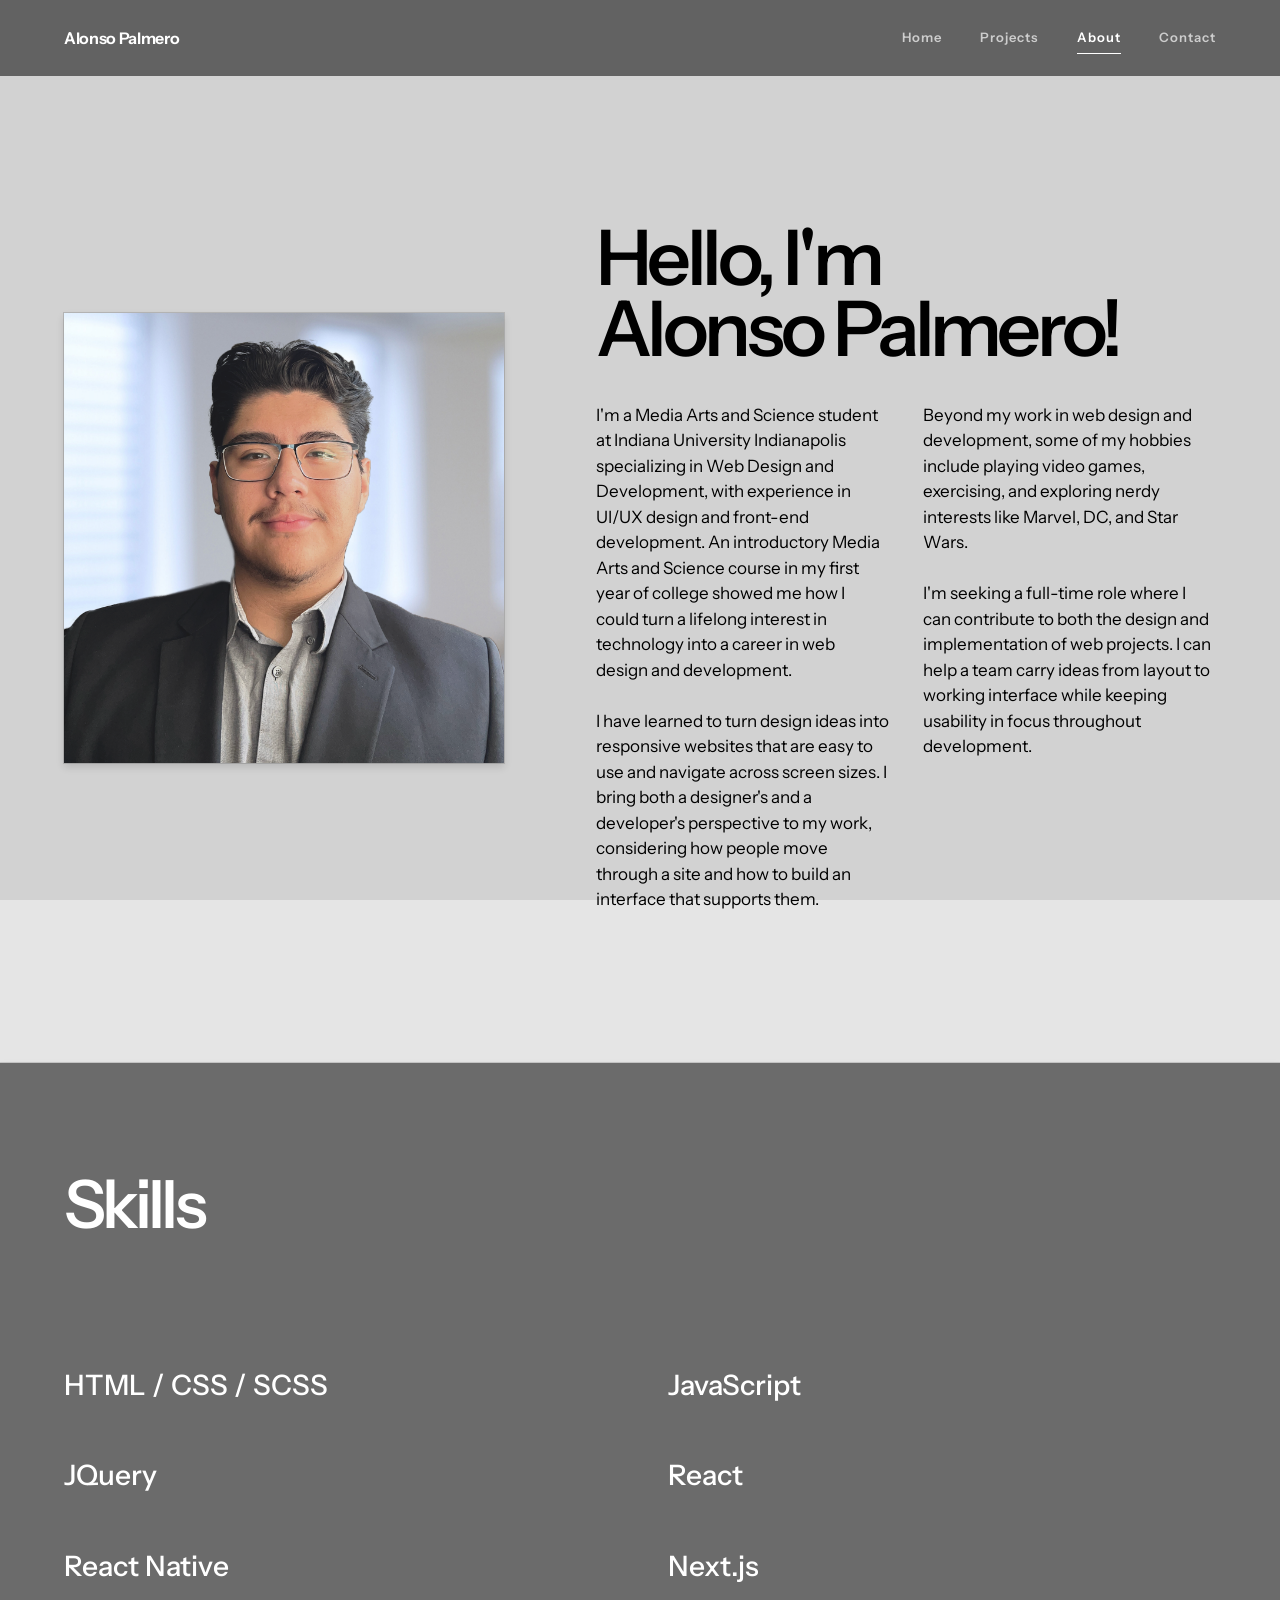
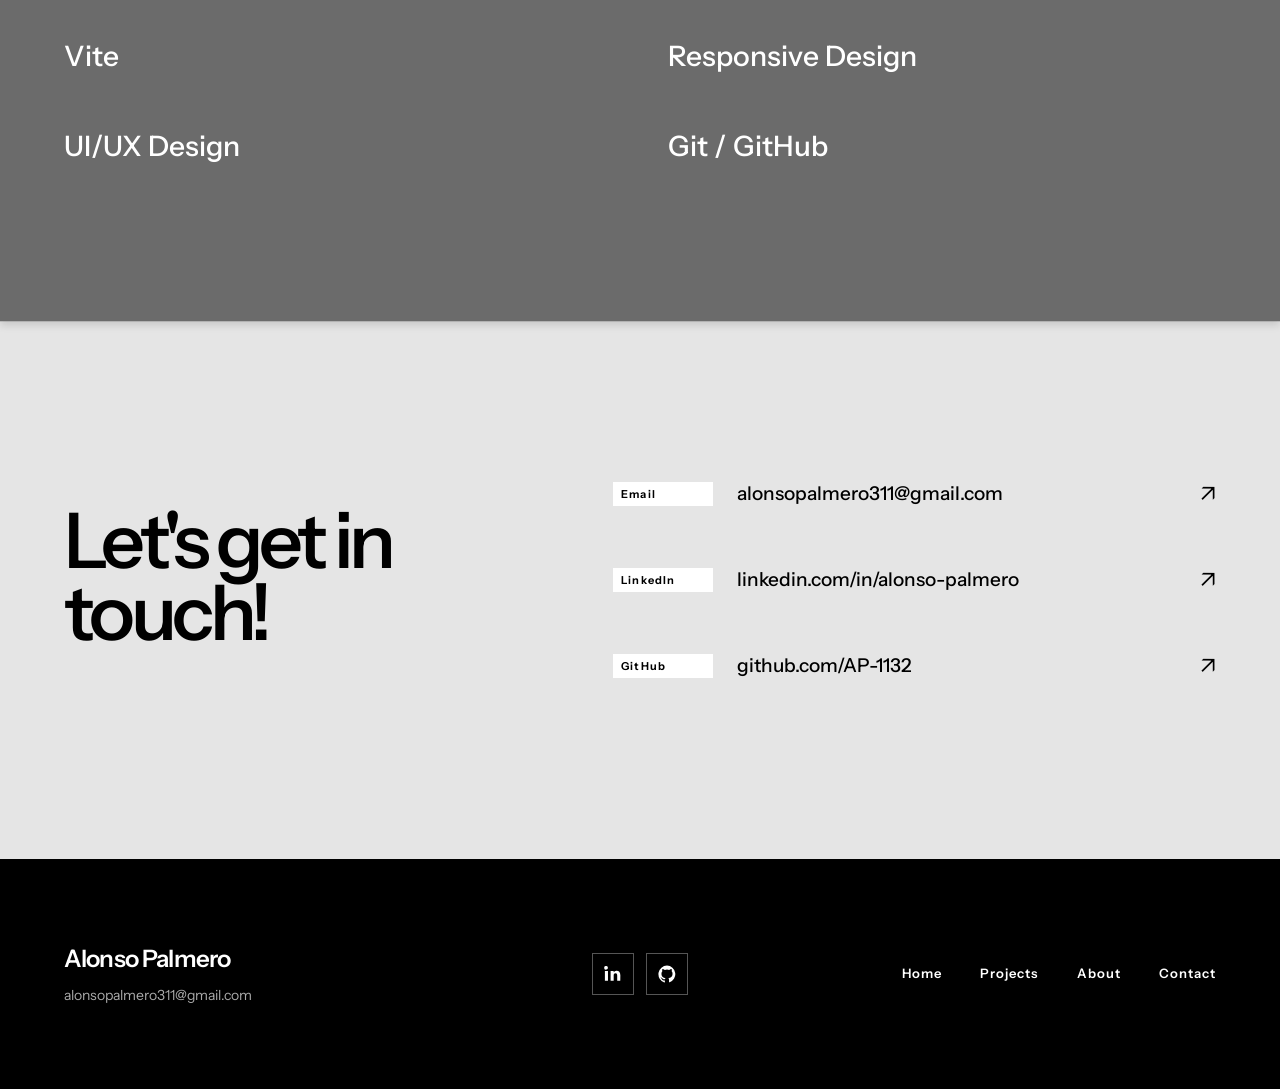
==== commit 98b28779: "nav update, about update," ====
--- a/about.html
+++ b/about.html
@@ -15,6 +15,7 @@
       <a class="site-logo" href="index.html">Alonso Palmero</a>
       <nav aria-label="Primary navigation">
         <a href="index.html">Home</a>
+        <a href="index.html#projects">Projects</a>
         <a class="active" href="about.html">About</a>
         <a href="contact.html">Contact</a>
       </nav>
@@ -30,7 +31,7 @@
         </figure>
         <div class="about-copy">
           <h2 id="about-title">Hello, I'm<br />Alonso Palmero!</h2>
-          <div class="three-column-copy">
+          <div class="two-column-copy">
             <p>
               I'm a Media Arts and Science student at Indiana University
               Indianapolis specializing in Web Design and Development, with
@@ -38,8 +39,6 @@
               introductory Media Arts and Science course in my first year of
               college showed me how I could turn a lifelong interest in
               technology into a career in web design and development.<br /><br />
-            </p>
-            <p>
               I have learned to turn design ideas into responsive websites that
               are easy to use and navigate across screen sizes. I bring both a
               designer's and a developer's perspective to my work, considering
@@ -47,6 +46,9 @@
               supports them.
             </p>
             <p>
+              Beyond my work in web design and development, some of my hobbies
+              include playing video games, exercising, and exploring nerdy
+              interests like Marvel, DC, and Star Wars.<br /><br />
               I'm seeking a full-time role where I can contribute to both the
               design and implementation of web projects. I can help a team carry
               ideas from layout to working interface while keeping usability in
@@ -147,6 +149,7 @@
         </div>
         <nav class="footer-nav" aria-label="Footer navigation">
           <a href="index.html">Home</a>
+          <a href="index.html#projects">Projects</a>
           <a href="about.html">About</a>
           <a href="contact.html">Contact</a>
         </nav>
--- a/css/styles.css
+++ b/css/styles.css
@@ -528,10 +528,10 @@
   line-height: 1.2;
 }
 
-.three-column-copy {
+.two-column-copy {
   display: grid;
   gap: 34px;
-  grid-template-columns: repeat(3, minmax(0, 1fr));
+  grid-template-columns: repeat(2, minmax(0, 1fr));
 }
 
 .skills-section {
@@ -932,12 +932,12 @@
     font-size: 46px;
   }
 
-  .three-column-copy,
+  .two-column-copy,
   .skills-list {
     grid-template-columns: 1fr;
   }
 
-  .three-column-copy {
+  .two-column-copy {
     gap: 20px;
   }
 
